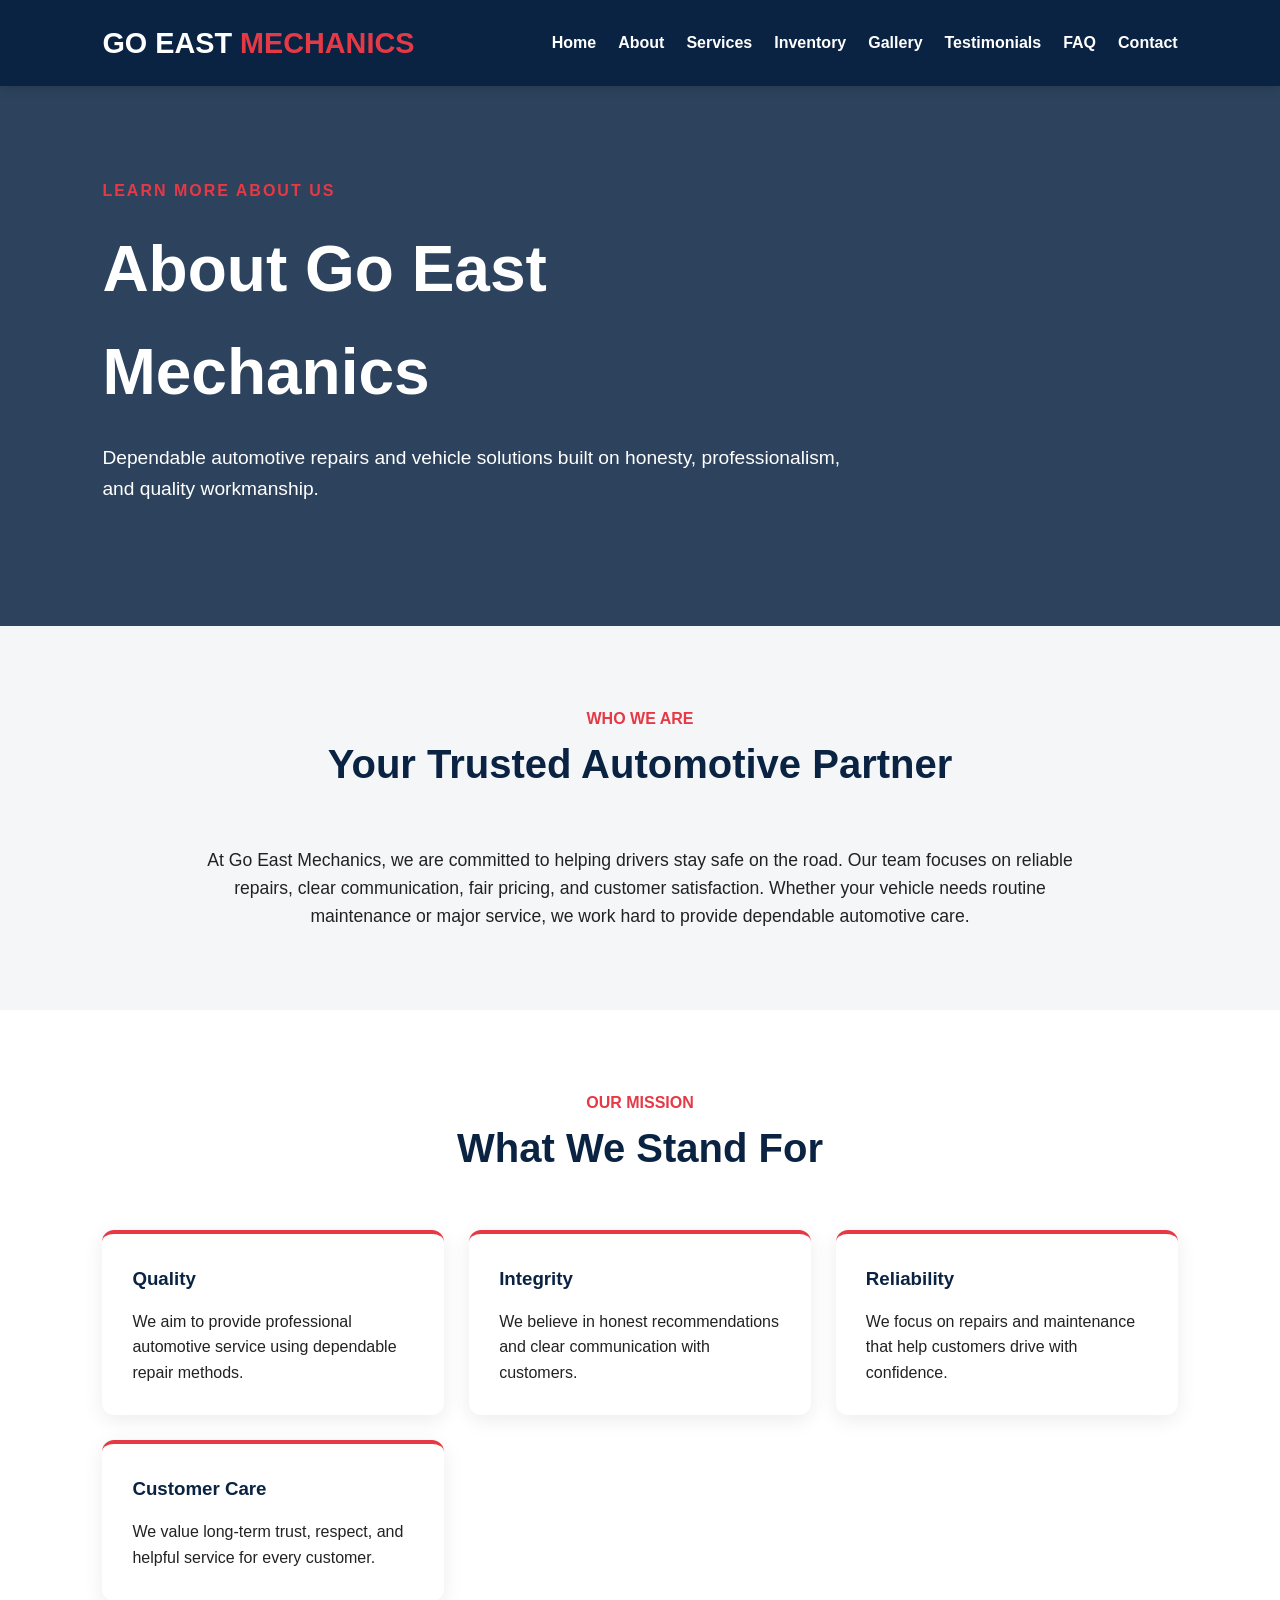
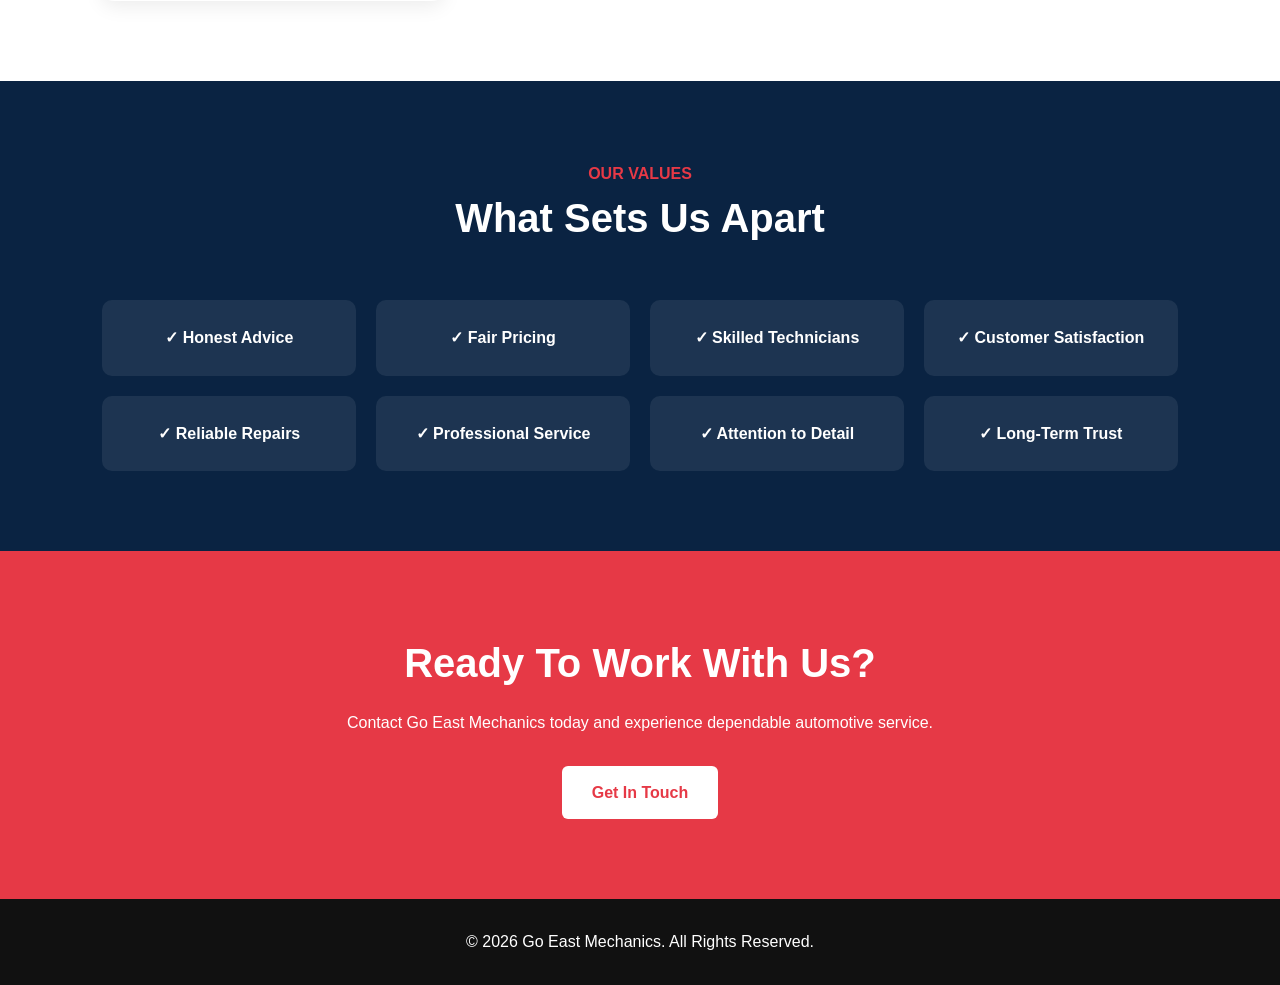
==== about.html @ 3ca7a3a7 "Initial website" ====
<!DOCTYPE html>
<html lang="en">
<head>
  <meta charset="UTF-8">
  <meta name="viewport" content="width=device-width, initial-scale=1.0">
  <title>About Us | Go East Mechanics</title>
  <link rel="stylesheet" href="css/style.css">
</head>
<body>

  <!-- Same navigation used across the full website -->
  <header class="navbar">
    <div class="logo">GO EAST <span>MECHANICS</span></div>

    <nav class="nav-links" id="navLinks">
      <a href="index.html">Home</a>
      <a href="about.html">About</a>
      <a href="services.html">Services</a>
      <a href="inventory.html">Inventory</a>
      <a href="gallery.html">Gallery</a>
      <a href="testimonials.html">Testimonials</a>
      <a href="faq.html">FAQ</a>
      <a href="contact.html">Contact</a>
    </nav>

    <button class="menu-btn" id="menuBtn">☰</button>
  </header>

  <!-- About page header -->
  <section class="hero page-hero">
    <div class="hero-content">
      <p class="tagline">Learn More About Us</p>
      <h1>About Go East Mechanics</h1>
      <p class="hero-text">
        Dependable automotive repairs and vehicle solutions built on honesty,
        professionalism, and quality workmanship.
      </p>
    </div>
  </section>

  <!-- Company story section -->
  <section class="section">
    <div class="section-title">
      <p>Who We Are</p>
      <h2>Your Trusted Automotive Partner</h2>
    </div>

    <p class="center-text">
      At Go East Mechanics, we are committed to helping drivers stay safe on the road.
      Our team focuses on reliable repairs, clear communication, fair pricing, and
      customer satisfaction. Whether your vehicle needs routine maintenance or major
      service, we work hard to provide dependable automotive care.
    </p>
  </section>

  <!-- Mission and values cards -->
  <section class="section services-preview">
    <div class="section-title">
      <p>Our Mission</p>
      <h2>What We Stand For</h2>
    </div>

    <div class="cards">
      <div class="card">
        <h3>Quality</h3>
        <p>We aim to provide professional automotive service using dependable repair methods.</p>
      </div>

      <div class="card">
        <h3>Integrity</h3>
        <p>We believe in honest recommendations and clear communication with customers.</p>
      </div>

      <div class="card">
        <h3>Reliability</h3>
        <p>We focus on repairs and maintenance that help customers drive with confidence.</p>
      </div>

      <div class="card">
        <h3>Customer Care</h3>
        <p>We value long-term trust, respect, and helpful service for every customer.</p>
      </div>
    </div>
  </section>

  <section class="section why-us">
    <div class="section-title">
      <p>Our Values</p>
      <h2>What Sets Us Apart</h2>
    </div>

    <div class="why-grid">
      <div>✓ Honest Advice</div>
      <div>✓ Fair Pricing</div>
      <div>✓ Skilled Technicians</div>
      <div>✓ Customer Satisfaction</div>
      <div>✓ Reliable Repairs</div>
      <div>✓ Professional Service</div>
      <div>✓ Attention to Detail</div>
      <div>✓ Long-Term Trust</div>
    </div>
  </section>

  <section class="cta">
    <h2>Ready To Work With Us?</h2>
    <p>Contact Go East Mechanics today and experience dependable automotive service.</p>
    <a href="contact.html" class="btn primary-btn">Get In Touch</a>
  </section>

  <footer>
    <p>© 2026 Go East Mechanics. All Rights Reserved.</p>
  </footer>

  <script src="js/script.js"></script>
</body>
</html>
---- css/style.css ----
/* ===== Website reset, fonts, and general page setup ===== */

* {
    margin: 0;
    padding: 0;
    box-sizing: border-box;
}

html {
    scroll-behavior: smooth;
}

body {
    font-family: 'Segoe UI', Tahoma, Geneva, Verdana, sans-serif;
    background-color: #f4f6f8;
    color: #222;
    line-height: 1.6;
}

/* ===== Navigation and hero banner styling ===== */

.navbar {
    background: #0A2342;
    color: white;
    padding: 20px 8%;
    display: flex;
    justify-content: space-between;
    align-items: center;
    position: sticky;
    top: 0;
    z-index: 1000;
    box-shadow: 0 2px 10px rgba(0,0,0,.15);
}

.logo {
    font-size: 1.8rem;
    font-weight: 700;
}

.logo span {
    color: #E63946;
}

.nav-links {
    display: flex;
    gap: 22px;
    align-items: center;
}

.nav-links a {
    color: white;
    text-decoration: none;
    font-weight: 600;
    transition: .3s;
}

.nav-links a:hover {
    color: #E63946;
}

.menu-btn {
    display: none;
    background: transparent;
    border: none;
    color: white;
    font-size: 2rem;
    cursor: pointer;
}

.hero {
    min-height: 85vh;
    background: linear-gradient(
        rgba(10,35,66,.85),
        rgba(10,35,66,.85)
    ),
    url("https://images.unsplash.com/photo-1613214149922-f1809c99b414?auto=format&fit=crop&w=1600&q=80");
    background-size: cover;
    background-position: center;
    display: flex;
    align-items: center;
    color: white;
    padding: 0 8%;
}

.page-hero {
    min-height: 60vh;
}

.hero-content {
    max-width: 750px;
}

.tagline {
    color: #E63946;
    text-transform: uppercase;
    font-weight: bold;
    letter-spacing: 2px;
    margin-bottom: 15px;
}

.hero h1 {
    font-size: 4rem;
    margin-bottom: 20px;
}

.hero-text {
    font-size: 1.2rem;
    margin-bottom: 30px;
}

.hero-buttons {
    display: flex;
    gap: 15px;
    flex-wrap: wrap;
}

/* ===== Sections, cards, and buttons used across pages ===== */

.section {
    padding: 80px 8%;
}

.section-title {
    text-align: center;
    margin-bottom: 50px;
}

.section-title p {
    color: #E63946;
    text-transform: uppercase;
    font-weight: bold;
}

.section-title h2 {
    font-size: 2.5rem;
    color: #0A2342;
}

.center-text {
    max-width: 900px;
    margin: auto;
    text-align: center;
    font-size: 1.1rem;
}

.services-preview {
    background: white;
}

.cards {
    display: grid;
    grid-template-columns: repeat(auto-fit,minmax(260px,1fr));
    gap: 25px;
}

.card {
    background: white;
    padding: 30px;
    border-radius: 12px;
    box-shadow: 0 5px 20px rgba(0,0,0,.08);
    transition: .3s;
    border-top: 4px solid #E63946;
}

.card:hover {
    transform: translateY(-8px);
}

.card h3 {
    color: #0A2342;
    margin-bottom: 15px;
}

.btn {
    display: inline-block;
    padding: 14px 30px;
    text-decoration: none;
    border-radius: 6px;
    font-weight: bold;
    transition: .3s;
}

.primary-btn {
    background: #E63946;
    color: white;
}

.secondary-btn {
    background: white;
    color: #0A2342;
}

.primary-btn:hover,
.secondary-btn:hover {
    transform: translateY(-3px);
    opacity: .9;
}

/* ===== Why-us, contact form, CTA, footer, and mobile layout ===== */

.why-us {
    background: #0A2342;
    color: white;
}

.why-us .section-title h2 {
    color: white;
}

.why-grid {
    display: grid;
    grid-template-columns: repeat(auto-fit,minmax(220px,1fr));
    gap: 20px;
}

.why-grid div {
    background: rgba(255,255,255,.08);
    padding: 25px;
    border-radius: 10px;
    text-align: center;
    font-weight: 600;
}

.contact-form {
    max-width: 850px;
    margin: auto;
    display: flex;
    flex-direction: column;
    gap: 20px;
}

.contact-form input,
.contact-form textarea {
    width: 100%;
    padding: 16px;
    border: 1px solid #d9d9d9;
    border-radius: 8px;
    font-size: 1rem;
}

.contact-form textarea {
    min-height: 180px;
    resize: vertical;
}

.contact-form button {
    border: none;
    cursor: pointer;
}

.cta {
    background: #E63946;
    color: white;
    text-align: center;
    padding: 80px 8%;
}

.cta h2 {
    font-size: 2.5rem;
    margin-bottom: 15px;
}

.cta p {
    margin-bottom: 30px;
}

.cta .primary-btn {
    background: white;
    color: #E63946;
}

footer {
    background: #111;
    color: white;
    text-align: center;
    padding: 30px;
}

@media(max-width: 900px) {
    .nav-links {
        gap: 14px;
        font-size: .9rem;
    }

    .hero h1 {
        font-size: 3rem;
    }
}

@media(max-width: 768px) {
    .menu-btn {
        display: block;
    }

    .nav-links {
        display: none;
        flex-direction: column;
        position: absolute;
        right: 20px;
        top: 80px;
        background: #0A2342;
        padding: 20px;
        border-radius: 10px;
        width: 230px;
        align-items: flex-start;
    }

    .nav-links.active {
        display: flex;
    }

    .hero h1 {
        font-size: 2.5rem;
    }

    .section-title h2,
    .cta h2 {
        font-size: 2rem;
    }
}
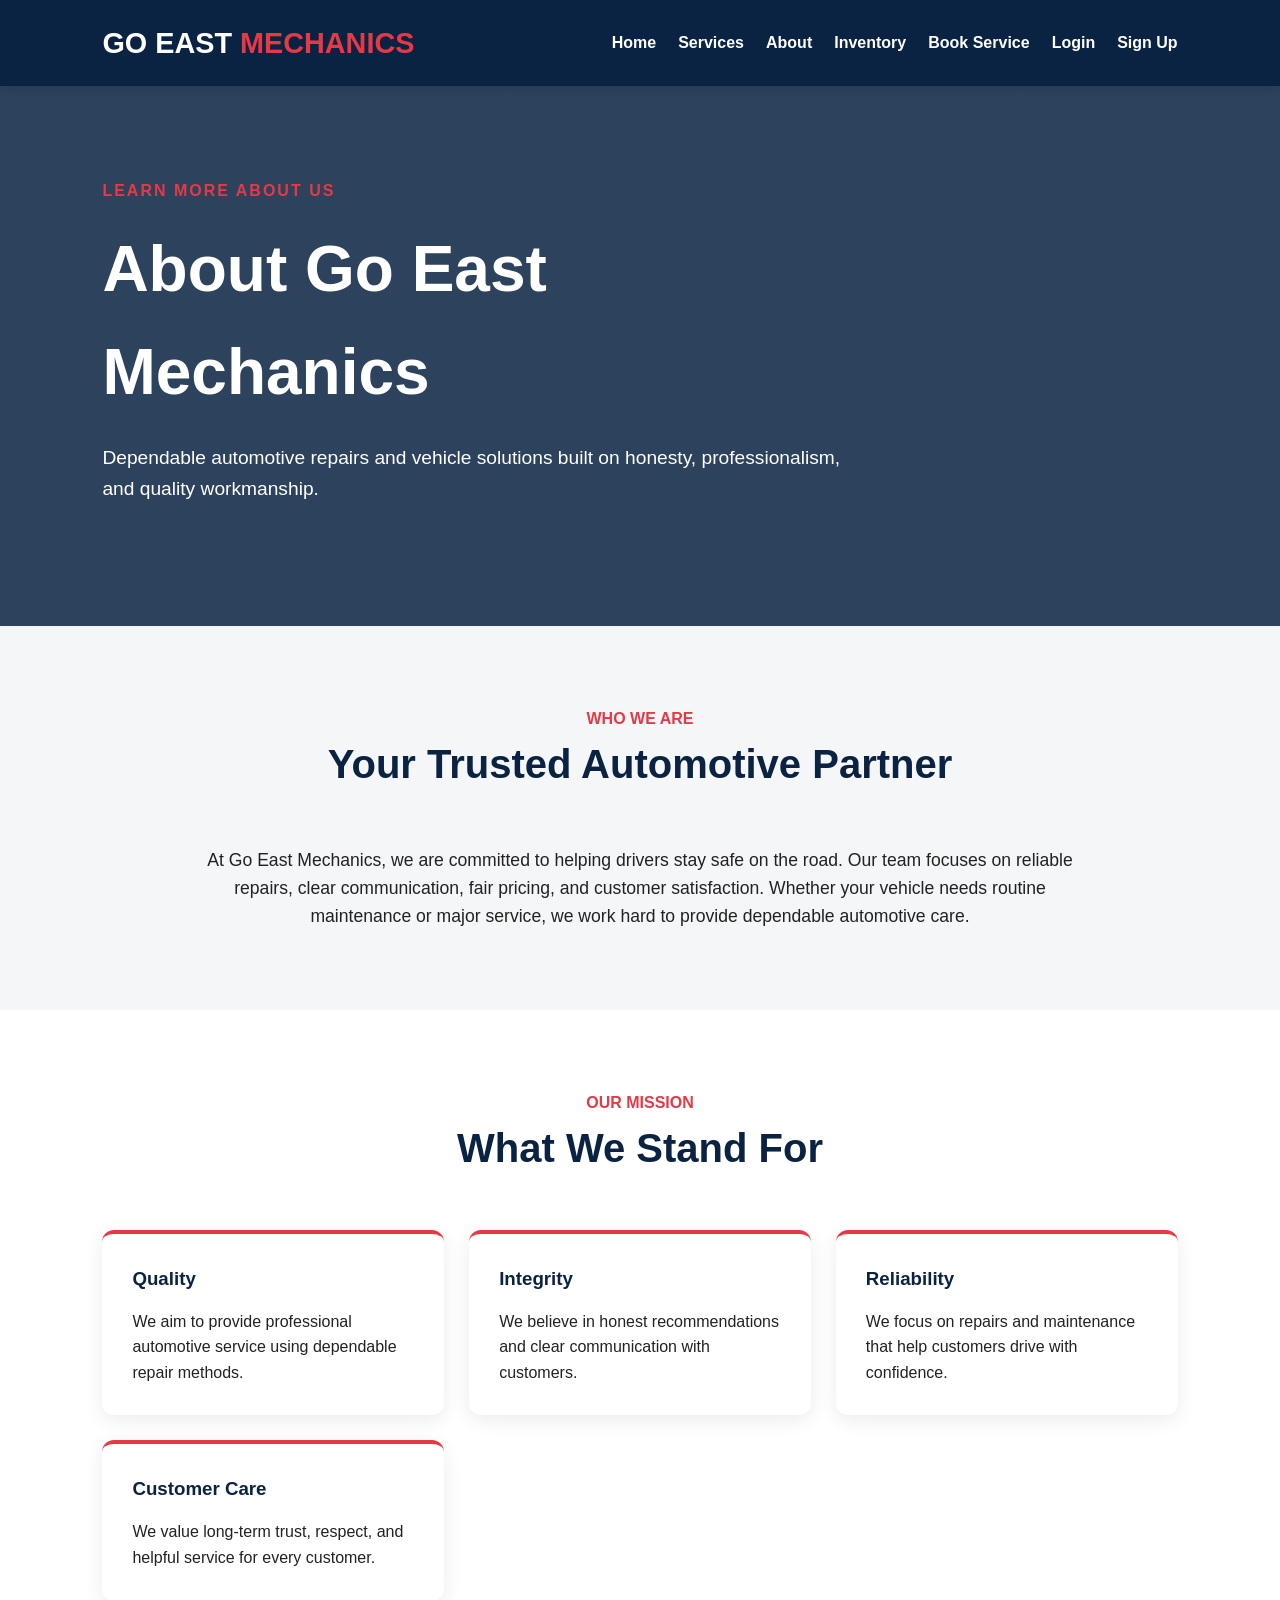
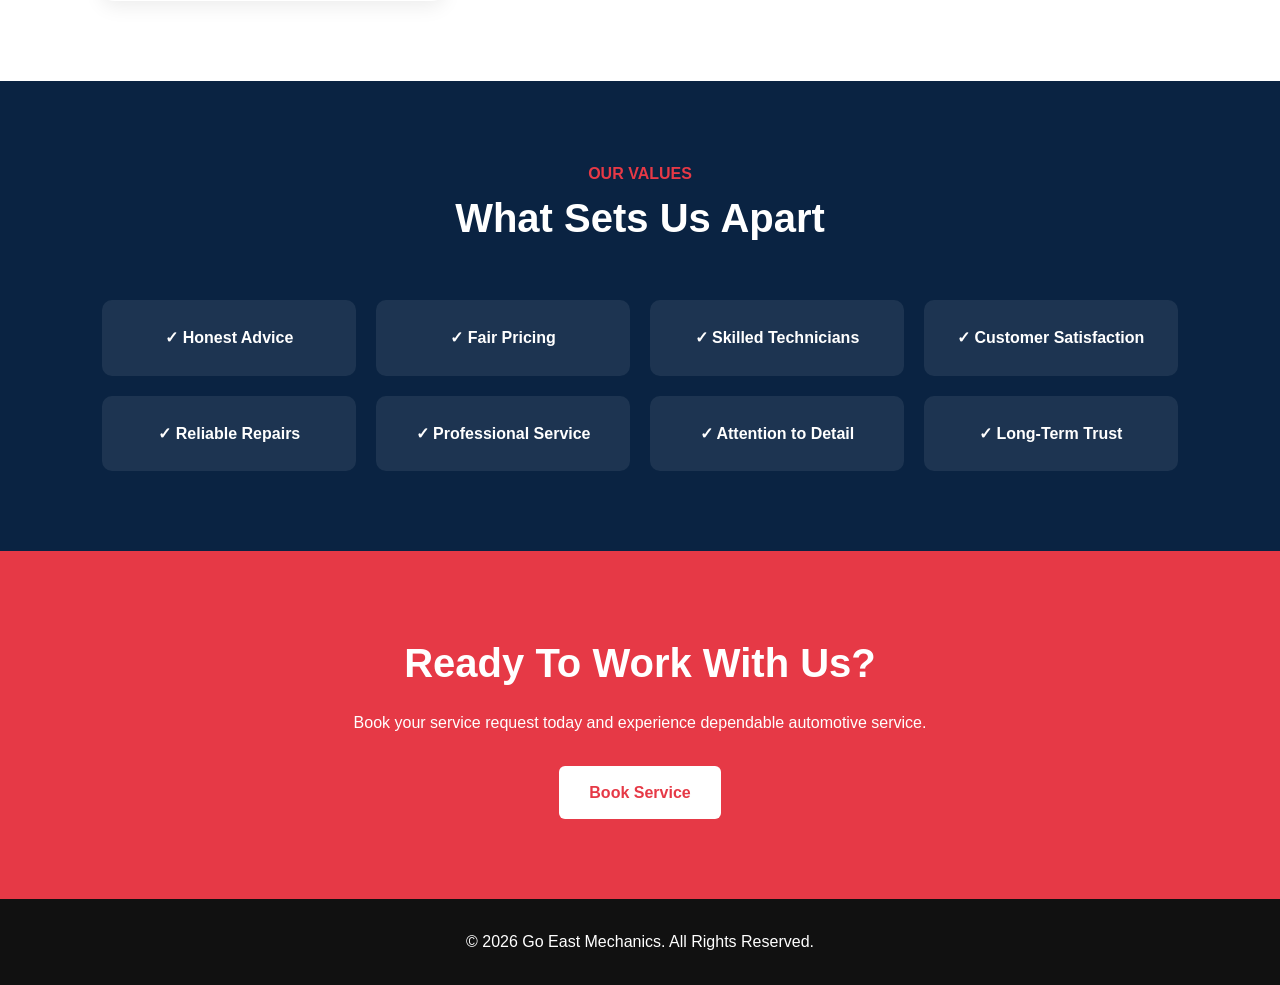
==== commit a3082705: "Updated customer dashboard and website" ====
--- a/about.html
+++ b/about.html
@@ -8,25 +8,22 @@
 </head>
 <body>
 
-  <!-- Same navigation used across the full website -->
   <header class="navbar">
     <div class="logo">GO EAST <span>MECHANICS</span></div>
 
     <nav class="nav-links" id="navLinks">
       <a href="index.html">Home</a>
+      <a href="services.html">Services</a>
       <a href="about.html">About</a>
-      <a href="services.html">Services</a>
       <a href="inventory.html">Inventory</a>
-      <a href="gallery.html">Gallery</a>
-      <a href="testimonials.html">Testimonials</a>
-      <a href="faq.html">FAQ</a>
-      <a href="contact.html">Contact</a>
+      <a href="contact.html">Book Service</a>
+      <a href="login.html">Login</a>
+      <a href="signup.html">Sign Up</a>
     </nav>
 
     <button class="menu-btn" id="menuBtn">☰</button>
   </header>
 
-  <!-- About page header -->
   <section class="hero page-hero">
     <div class="hero-content">
       <p class="tagline">Learn More About Us</p>
@@ -38,7 +35,6 @@
     </div>
   </section>
 
-  <!-- Company story section -->
   <section class="section">
     <div class="section-title">
       <p>Who We Are</p>
@@ -53,7 +49,6 @@
     </p>
   </section>
 
-  <!-- Mission and values cards -->
   <section class="section services-preview">
     <div class="section-title">
       <p>Our Mission</p>
@@ -103,8 +98,8 @@
 
   <section class="cta">
     <h2>Ready To Work With Us?</h2>
-    <p>Contact Go East Mechanics today and experience dependable automotive service.</p>
-    <a href="contact.html" class="btn primary-btn">Get In Touch</a>
+    <p>Book your service request today and experience dependable automotive service.</p>
+    <a href="contact.html" class="btn primary-btn">Book Service</a>
   </section>
 
   <footer>
